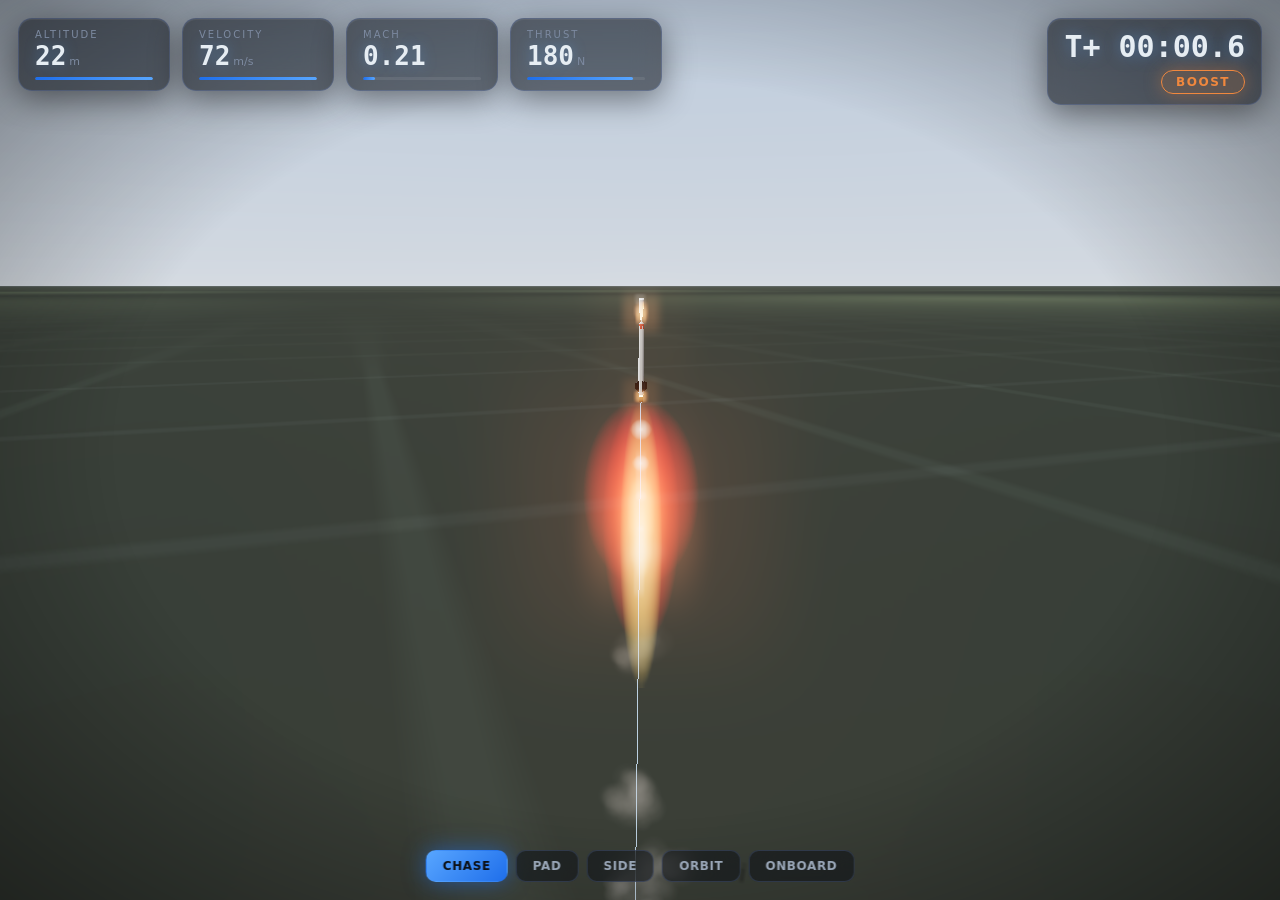
==== visualization/cinematic/index.html @ 0d285b17 "feat: wind modes, cinematic view, icon system + session backlog Wind (sim + Monte Carlo): - average " ====
<!DOCTYPE html>
<html lang="en">
<head>
<meta charset="utf-8">
<title>K2 Cinematic View</title>
<style>
  html, body { margin:0; padding:0; width:100%; height:100%; overflow:hidden;
               background:#05070d; font-family:'Segoe UI', system-ui, sans-serif;
               user-select:none; }
  #scene { position:absolute; inset:0; }

  /* ── Glass HUD cards ─────────────────────────────────────────── */
  .hud { position:absolute; color:#e6edf3; pointer-events:none; z-index:10; }
  .card {
    background:rgba(13,17,23,0.55);
    backdrop-filter: blur(14px) saturate(140%);
    -webkit-backdrop-filter: blur(14px) saturate(140%);
    border:1px solid rgba(120,160,255,0.18);
    border-radius:14px;
    box-shadow:0 8px 32px rgba(0,0,0,0.45), inset 0 1px 0 rgba(255,255,255,0.06);
    padding:10px 16px;
  }
  #telemetry { top:18px; left:18px; display:flex; gap:12px; }
  .metric { min-width:118px; }
  .metric .label { font-size:10px; letter-spacing:2px; color:#7d8aa0;
                   text-transform:uppercase; margin-bottom:2px; }
  .metric .value { font-size:26px; font-weight:650; font-variant-numeric:tabular-nums;
                   font-family:'Cascadia Code', Consolas, monospace; line-height:1.1;
                   text-shadow:0 0 14px rgba(88,166,255,0.35); }
  .metric .unit { font-size:11px; color:#7d8aa0; margin-left:3px; }
  .metric .bar { height:3px; border-radius:2px; background:rgba(255,255,255,0.08);
                 margin-top:6px; overflow:hidden; }
  .metric .bar > div { height:100%; width:0%; border-radius:2px;
                       background:linear-gradient(90deg,#1f6feb,#58a6ff);
                       transition:width 120ms linear; }

  #clockphase { top:18px; right:18px; text-align:right; }
  #met { font-size:30px; font-weight:700; font-family:'Cascadia Code', Consolas, monospace;
         font-variant-numeric:tabular-nums; text-shadow:0 0 16px rgba(88,166,255,0.4); }
  #phase { display:inline-block; margin-top:6px; padding:4px 14px; border-radius:999px;
           font-size:12px; font-weight:700; letter-spacing:1.5px; text-transform:uppercase;
           background:rgba(88,166,255,0.12); border:1px solid rgba(88,166,255,0.45);
           color:#58a6ff; box-shadow:0 0 18px rgba(88,166,255,0.25); }
  #phase.boost  { background:rgba(240,136,62,0.14); border-color:#f0883e; color:#f0883e;
                  box-shadow:0 0 18px rgba(240,136,62,0.35); }
  #phase.chute  { background:rgba(126,231,135,0.12); border-color:#7ee787; color:#7ee787;
                  box-shadow:0 0 18px rgba(126,231,135,0.3); }
  #phase.landed { background:rgba(63,185,80,0.15); border-color:#3fb950; color:#3fb950; }

  /* ── Camera buttons ─────────────────────────────────────────── */
  #cams { bottom:18px; left:50%; transform:translateX(-50%); display:flex; gap:8px;
          pointer-events:auto; }
  #cams button {
    background:rgba(13,17,23,0.55); backdrop-filter:blur(14px);
    -webkit-backdrop-filter:blur(14px);
    color:#9aa7b8; border:1px solid rgba(120,160,255,0.18); border-radius:10px;
    padding:8px 16px; font-size:12px; font-weight:600; letter-spacing:0.6px;
    cursor:pointer; transition:all 140ms ease; font-family:inherit; }
  #cams button:hover { color:#e6edf3; border-color:rgba(120,160,255,0.5); }
  #cams button.active { color:#0d1117; background:linear-gradient(135deg,#58a6ff,#1f6feb);
                        border-color:transparent; box-shadow:0 0 22px rgba(31,111,235,0.55); }

  #banner { top:50%; left:50%; transform:translate(-50%,-50%); font-size:42px;
            font-weight:800; letter-spacing:6px; color:#e6edf3; opacity:0;
            text-shadow:0 0 30px rgba(88,166,255,0.8); transition:opacity 400ms ease;
            pointer-events:none; }

  #vignette { position:absolute; inset:0; pointer-events:none; z-index:5;
              background:radial-gradient(ellipse at center,
                         transparent 58%, rgba(0,0,0,0.42) 100%); }
</style>
</head>
<body>
  <div id="scene"></div>
  <div id="vignette"></div>

  <div id="telemetry" class="hud">
    <div class="card metric"><div class="label">Altitude</div>
      <div><span class="value" id="v-alt">0</span><span class="unit">m</span></div>
      <div class="bar"><div id="b-alt"></div></div></div>
    <div class="card metric"><div class="label">Velocity</div>
      <div><span class="value" id="v-vel">0</span><span class="unit">m/s</span></div>
      <div class="bar"><div id="b-vel"></div></div></div>
    <div class="card metric"><div class="label">Mach</div>
      <div><span class="value" id="v-mach">0.00</span></div>
      <div class="bar"><div id="b-mach"></div></div></div>
    <div class="card metric"><div class="label">Thrust</div>
      <div><span class="value" id="v-thrust">0</span><span class="unit">N</span></div>
      <div class="bar"><div id="b-thrust"></div></div></div>
  </div>

  <div id="clockphase" class="hud card">
    <div id="met">T+ 00:00.0</div>
    <div><span id="phase">Pre-Launch</span></div>
  </div>

  <div id="cams" class="hud">
    <button data-cam="chase" class="active">CHASE</button>
    <button data-cam="pad">PAD</button>
    <button data-cam="side">SIDE</button>
    <button data-cam="orbit">ORBIT</button>
    <button data-cam="onboard">ONBOARD</button>
  </div>

  <div id="banner" class="hud"></div>

  <script src="qrc:///qtwebchannel/qwebchannel.js"></script>
  <script type="importmap">
  { "imports": {
      "three": "./vendor/three.module.js",
      "three/addons/": "./vendor/jsm/"
  } }
  </script>
  <script type="module" src="app.js"></script>
</body>
</html>
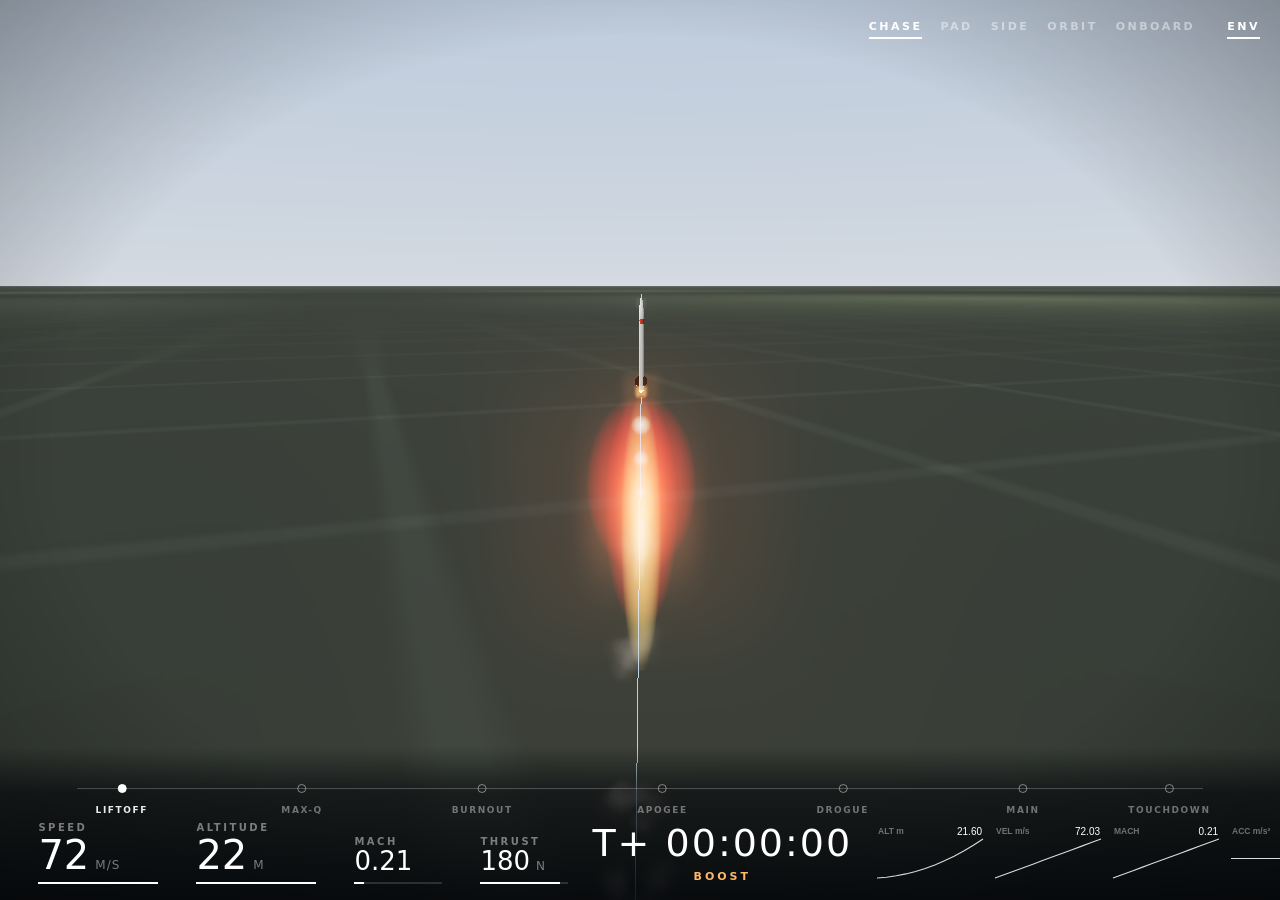
==== commit bd4f9f9b: "feat(cinematic): replay, flight envelope, SpaceX HUD, mini graphs - Flight recorder + replay: scrub," ====
--- a/visualization/cinematic/index.html
+++ b/visualization/cinematic/index.html
@@ -5,94 +5,115 @@
 <title>K2 Cinematic View</title>
 <style>
   html, body { margin:0; padding:0; width:100%; height:100%; overflow:hidden;
-               background:#05070d; font-family:'Segoe UI', system-ui, sans-serif;
-               user-select:none; }
+               background:#05070d;
+               font-family:'Bahnschrift','D-DIN','Segoe UI',system-ui,sans-serif;
+               user-select:none; touch-action:none; }
   #scene { position:absolute; inset:0; }
 
-  /* ── Glass HUD cards ─────────────────────────────────────────── */
-  .hud { position:absolute; color:#e6edf3; pointer-events:none; z-index:10; }
-  .card {
-    background:rgba(13,17,23,0.55);
-    backdrop-filter: blur(14px) saturate(140%);
-    -webkit-backdrop-filter: blur(14px) saturate(140%);
-    border:1px solid rgba(120,160,255,0.18);
-    border-radius:14px;
-    box-shadow:0 8px 32px rgba(0,0,0,0.45), inset 0 1px 0 rgba(255,255,255,0.06);
-    padding:10px 16px;
-  }
-  #telemetry { top:18px; left:18px; display:flex; gap:12px; }
-  .metric { min-width:118px; }
-  .metric .label { font-size:10px; letter-spacing:2px; color:#7d8aa0;
-                   text-transform:uppercase; margin-bottom:2px; }
-  .metric .value { font-size:26px; font-weight:650; font-variant-numeric:tabular-nums;
-                   font-family:'Cascadia Code', Consolas, monospace; line-height:1.1;
-                   text-shadow:0 0 14px rgba(88,166,255,0.35); }
-  .metric .unit { font-size:11px; color:#7d8aa0; margin-left:3px; }
-  .metric .bar { height:3px; border-radius:2px; background:rgba(255,255,255,0.08);
-                 margin-top:6px; overflow:hidden; }
-  .metric .bar > div { height:100%; width:0%; border-radius:2px;
-                       background:linear-gradient(90deg,#1f6feb,#58a6ff);
-                       transition:width 120ms linear; }
+  .hud { position:absolute; color:#fff; pointer-events:none; z-index:10; }
 
-  #clockphase { top:18px; right:18px; text-align:right; }
-  #met { font-size:30px; font-weight:700; font-family:'Cascadia Code', Consolas, monospace;
-         font-variant-numeric:tabular-nums; text-shadow:0 0 16px rgba(88,166,255,0.4); }
-  #phase { display:inline-block; margin-top:6px; padding:4px 14px; border-radius:999px;
-           font-size:12px; font-weight:700; letter-spacing:1.5px; text-transform:uppercase;
-           background:rgba(88,166,255,0.12); border:1px solid rgba(88,166,255,0.45);
-           color:#58a6ff; box-shadow:0 0 18px rgba(88,166,255,0.25); }
-  #phase.boost  { background:rgba(240,136,62,0.14); border-color:#f0883e; color:#f0883e;
-                  box-shadow:0 0 18px rgba(240,136,62,0.35); }
-  #phase.chute  { background:rgba(126,231,135,0.12); border-color:#7ee787; color:#7ee787;
-                  box-shadow:0 0 18px rgba(126,231,135,0.3); }
-  #phase.landed { background:rgba(63,185,80,0.15); border-color:#3fb950; color:#3fb950; }
+  /* ── Camera switcher (top-right, minimal) ───────────────────── */
+  #cams { top:16px; right:20px; display:flex; gap:18px; pointer-events:auto; }
+  #cams button {
+    background:none; border:none; padding:4px 0; cursor:pointer;
+    color:rgba(255,255,255,0.45); font-family:inherit;
+    font-size:11px; font-weight:600; letter-spacing:2.5px;
+    border-bottom:2px solid transparent; transition:all 150ms ease; }
+  #cams button:hover  { color:rgba(255,255,255,0.85); }
+  #cams button.active { color:#fff; border-bottom-color:#fff; }
 
-  /* ── Camera buttons ─────────────────────────────────────────── */
-  #cams { bottom:18px; left:50%; transform:translateX(-50%); display:flex; gap:8px;
-          pointer-events:auto; }
-  #cams button {
-    background:rgba(13,17,23,0.55); backdrop-filter:blur(14px);
-    -webkit-backdrop-filter:blur(14px);
-    color:#9aa7b8; border:1px solid rgba(120,160,255,0.18); border-radius:10px;
-    padding:8px 16px; font-size:12px; font-weight:600; letter-spacing:0.6px;
-    cursor:pointer; transition:all 140ms ease; font-family:inherit; }
-  #cams button:hover { color:#e6edf3; border-color:rgba(120,160,255,0.5); }
-  #cams button.active { color:#0d1117; background:linear-gradient(135deg,#58a6ff,#1f6feb);
-                        border-color:transparent; box-shadow:0 0 22px rgba(31,111,235,0.55); }
-
-  #banner { top:50%; left:50%; transform:translate(-50%,-50%); font-size:42px;
-            font-weight:800; letter-spacing:6px; color:#e6edf3; opacity:0;
-            text-shadow:0 0 30px rgba(88,166,255,0.8); transition:opacity 400ms ease;
-            pointer-events:none; }
+  /* ── Event banner ───────────────────────────────────────────── */
+  #banner { top:42%; left:50%; transform:translate(-50%,-50%);
+            font-size:34px; font-weight:300; letter-spacing:14px;
+            color:#fff; opacity:0; transition:opacity 400ms ease;
+            text-transform:uppercase; pointer-events:none; }
 
   #vignette { position:absolute; inset:0; pointer-events:none; z-index:5;
               background:radial-gradient(ellipse at center,
-                         transparent 58%, rgba(0,0,0,0.42) 100%); }
+                         transparent 65%, rgba(0,0,0,0.32) 100%); }
+
+  /* ── Bottom assembly: timeline + telemetry bar ──────────────── */
+  #bottombar { left:0; right:0; bottom:0;
+               background:linear-gradient(to top, rgba(2,4,8,0.88) 0%,
+                          rgba(2,4,8,0.62) 70%, transparent 100%);
+               padding-top:34px; }
+
+  /* Mission timeline ribbon */
+  #timeline { position:relative; height:30px; margin:0 6%; }
+  #timeline .tl-line { position:absolute; top:7px; left:0; right:0; height:1px;
+                       background:rgba(255,255,255,0.22); }
+  .tl-node { position:absolute; top:0; transform:translateX(-50%);
+             text-align:center; }
+  .tl-node i { display:block; width:9px; height:9px; margin:3px auto 5px;
+               border-radius:50%; border:1.5px solid rgba(255,255,255,0.45);
+               background:transparent; box-sizing:border-box;
+               transition:all 250ms ease; }
+  .tl-node span { font-size:9px; font-weight:600; letter-spacing:1.6px;
+                  color:rgba(255,255,255,0.40); white-space:nowrap; }
+  .tl-node.done i { background:#fff; border-color:#fff; }
+  .tl-node.done span { color:rgba(255,255,255,0.92); }
+
+  /* Telemetry bar */
+  #bar { display:flex; align-items:center; justify-content:space-between;
+         padding:10px 3% 16px; gap:24px; }
+
+  #readouts { display:flex; align-items:flex-end; gap:38px; }
+  .ro { min-width:120px; }
+  .ro-label { font-size:10px; font-weight:600; letter-spacing:2.5px;
+              color:rgba(255,255,255,0.45); margin-bottom:1px; }
+  .ro-value { font-size:40px; font-weight:300; line-height:1.05; color:#fff;
+              font-variant-numeric:tabular-nums; }
+  .ro-unit  { font-size:12px; font-weight:400; letter-spacing:1px;
+              color:rgba(255,255,255,0.45); margin-left:6px; }
+  .ro.small .ro-value { font-size:26px; }
+  .ro.small { min-width:88px; }
+  .ro .bar { height:2px; margin-top:6px; background:rgba(255,255,255,0.14); }
+  .ro .bar > div { height:100%; width:0%; background:#fff;
+                   transition:width 120ms linear; }
+
+  #clockphase { text-align:center; flex:0 0 auto; }
+  #met { font-size:38px; font-weight:300; letter-spacing:2px;
+         font-variant-numeric:tabular-nums; color:#fff; }
+  #phase { margin-top:2px; font-size:11px; font-weight:600; letter-spacing:3px;
+           text-transform:uppercase; color:rgba(255,255,255,0.55); }
+  #phase.boost  { color:#ffb86b; }
+  #phase.chute  { color:#9fe8a8; }
+  #phase.landed { color:#7ee787; }
+
+  #graphs { display:flex; gap:10px; }
+  #graphs canvas { width:108px; height:54px; display:block; }
+
+  /* ── Replay controls ────────────────────────────────────────── */
+  #replay { display:none; align-items:center; gap:16px; margin:2px 6% 8px;
+            pointer-events:auto; }
+  #replay.visible { display:flex; }
+  #replay button {
+    background:none; border:none; padding:2px 0; cursor:pointer;
+    color:rgba(255,255,255,0.55); font-family:inherit;
+    font-size:11px; font-weight:600; letter-spacing:2px;
+    transition:color 150ms ease; white-space:nowrap; }
+  #replay button:hover { color:#fff; }
+  #rp-speeds { display:flex; gap:10px; }
+  #rp-speeds button.active { color:#fff; border-bottom:1.5px solid #fff; }
+  #rp-time { font-size:11px; font-weight:400; letter-spacing:1px;
+             color:rgba(255,255,255,0.55); font-variant-numeric:tabular-nums;
+             white-space:nowrap; }
+  #rp-scrub { flex:1; height:16px; position:relative; cursor:pointer; }
+  #rp-scrub::before { content:''; position:absolute; left:0; right:0; top:7px;
+                      height:2px; background:rgba(255,255,255,0.18); }
+  #rp-fill { position:absolute; left:0; top:7px; height:2px; width:0%;
+             background:#fff; }
+  #rp-dot { position:absolute; top:3px; left:0%; width:10px; height:10px;
+            margin-left:-5px; border-radius:50%; background:#fff; }
+  #rp-live { color:rgba(255,255,255,0.55); }
+  #rp-live::before { content:''; display:inline-block; width:7px; height:7px;
+                     border-radius:50%; background:#f85149; margin-right:6px;
+                     vertical-align:1px; }
 </style>
 </head>
 <body>
   <div id="scene"></div>
   <div id="vignette"></div>
-
-  <div id="telemetry" class="hud">
-    <div class="card metric"><div class="label">Altitude</div>
-      <div><span class="value" id="v-alt">0</span><span class="unit">m</span></div>
-      <div class="bar"><div id="b-alt"></div></div></div>
-    <div class="card metric"><div class="label">Velocity</div>
-      <div><span class="value" id="v-vel">0</span><span class="unit">m/s</span></div>
-      <div class="bar"><div id="b-vel"></div></div></div>
-    <div class="card metric"><div class="label">Mach</div>
-      <div><span class="value" id="v-mach">0.00</span></div>
-      <div class="bar"><div id="b-mach"></div></div></div>
-    <div class="card metric"><div class="label">Thrust</div>
-      <div><span class="value" id="v-thrust">0</span><span class="unit">N</span></div>
-      <div class="bar"><div id="b-thrust"></div></div></div>
-  </div>
-
-  <div id="clockphase" class="hud card">
-    <div id="met">T+ 00:00.0</div>
-    <div><span id="phase">Pre-Launch</span></div>
-  </div>
 
   <div id="cams" class="hud">
     <button data-cam="chase" class="active">CHASE</button>
@@ -100,9 +121,62 @@
     <button data-cam="side">SIDE</button>
     <button data-cam="orbit">ORBIT</button>
     <button data-cam="onboard">ONBOARD</button>
+    <button id="env-btn" class="active" style="margin-left:14px;">ENV</button>
   </div>
 
   <div id="banner" class="hud"></div>
+
+  <div id="bottombar" class="hud">
+    <div id="replay">
+      <button id="rp-play">&#9654; REPLAY</button>
+      <div id="rp-scrub"><div id="rp-fill"></div><div id="rp-dot"></div></div>
+      <span id="rp-time">00:00 / 00:00</span>
+      <div id="rp-speeds">
+        <button data-spd="0.5">0.5&times;</button>
+        <button data-spd="1" class="active">1&times;</button>
+        <button data-spd="2">2&times;</button>
+        <button data-spd="4">4&times;</button>
+      </div>
+      <button id="rp-live">LIVE</button>
+    </div>
+    <div id="timeline">
+      <div class="tl-line"></div>
+      <div class="tl-node" id="tl-LIFTOFF"   style="left:4%"><i></i><span>LIFTOFF</span></div>
+      <div class="tl-node" id="tl-MAX-Q"     style="left:20%"><i></i><span>MAX-Q</span></div>
+      <div class="tl-node" id="tl-BURNOUT"   style="left:36%"><i></i><span>BURNOUT</span></div>
+      <div class="tl-node" id="tl-APOGEE"    style="left:52%"><i></i><span>APOGEE</span></div>
+      <div class="tl-node" id="tl-DROGUE"    style="left:68%"><i></i><span>DROGUE</span></div>
+      <div class="tl-node" id="tl-MAIN"      style="left:84%"><i></i><span>MAIN</span></div>
+      <div class="tl-node" id="tl-TOUCHDOWN" style="left:97%"><i></i><span>TOUCHDOWN</span></div>
+    </div>
+    <div id="bar">
+      <div id="readouts">
+        <div class="ro"><div class="ro-label">SPEED</div>
+          <div class="ro-value"><span id="v-vel">0</span><span class="ro-unit">M/S</span></div>
+          <div class="bar"><div id="b-vel"></div></div></div>
+        <div class="ro"><div class="ro-label">ALTITUDE</div>
+          <div class="ro-value"><span id="v-alt">0</span><span class="ro-unit">M</span></div>
+          <div class="bar"><div id="b-alt"></div></div></div>
+        <div class="ro small"><div class="ro-label">MACH</div>
+          <div class="ro-value"><span id="v-mach">0.00</span></div>
+          <div class="bar"><div id="b-mach"></div></div></div>
+        <div class="ro small"><div class="ro-label">THRUST</div>
+          <div class="ro-value"><span id="v-thrust">0</span><span class="ro-unit">N</span></div>
+          <div class="bar"><div id="b-thrust"></div></div></div>
+      </div>
+      <div id="clockphase">
+        <div id="met">T+ 00:00:00</div>
+        <div><span id="phase">Pre-Launch</span></div>
+      </div>
+      <div id="graphs">
+        <canvas id="g-alt"></canvas>
+        <canvas id="g-vel"></canvas>
+        <canvas id="g-mach"></canvas>
+        <canvas id="g-acc"></canvas>
+        <canvas id="g-q"></canvas>
+      </div>
+    </div>
+  </div>
 
   <script src="qrc:///qtwebchannel/qwebchannel.js"></script>
   <script type="importmap">
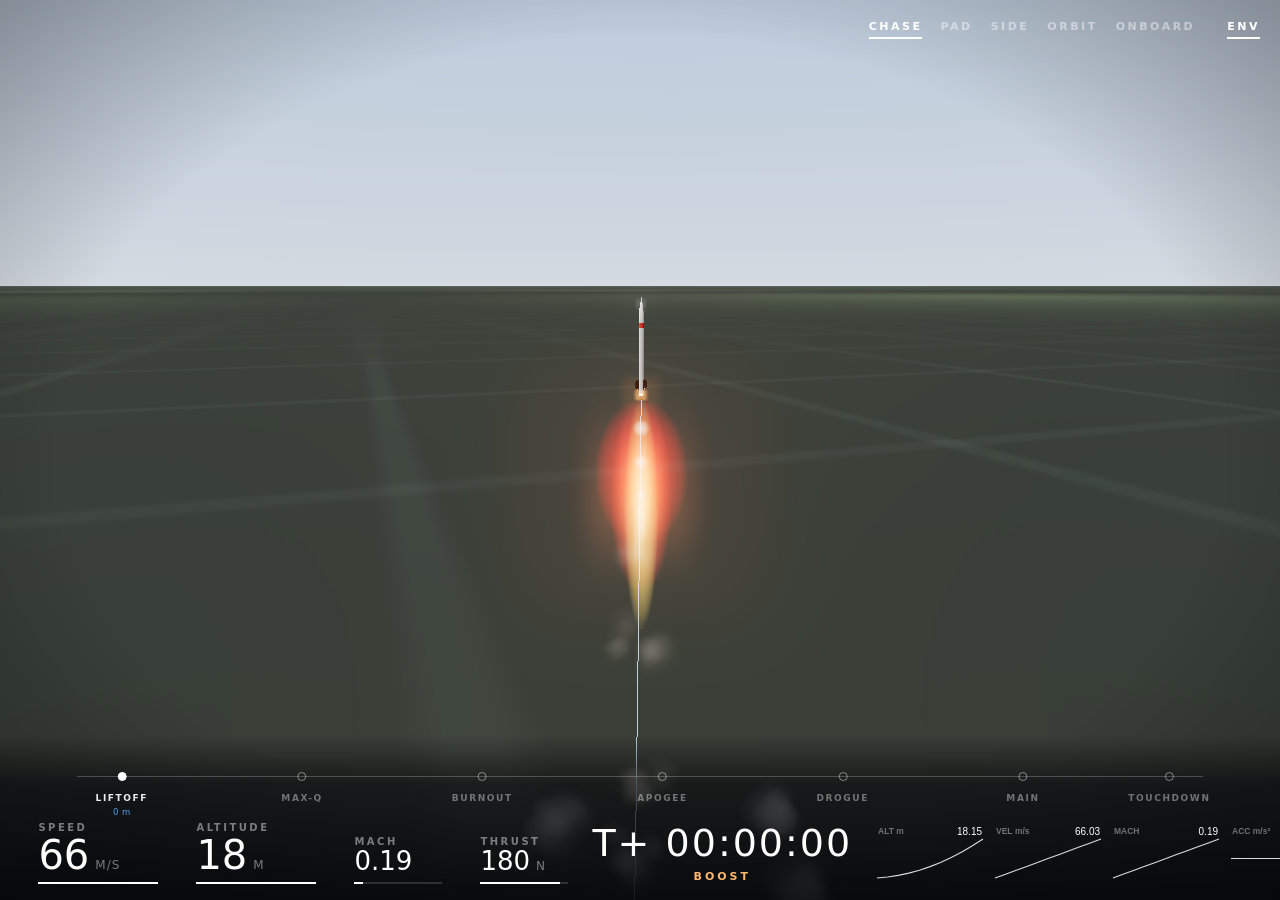
==== commit 334da743: "feat(visualiser): rename Cinematic to Advanced Visualiser + stage altitudes Renamed the 'Cinematic' " ====
--- a/visualization/cinematic/index.html
+++ b/visualization/cinematic/index.html
@@ -39,7 +39,7 @@
                padding-top:34px; }
 
   /* Mission timeline ribbon */
-  #timeline { position:relative; height:30px; margin:0 6%; }
+  #timeline { position:relative; height:42px; margin:0 6%; }
   #timeline .tl-line { position:absolute; top:7px; left:0; right:0; height:1px;
                        background:rgba(255,255,255,0.22); }
   .tl-node { position:absolute; top:0; transform:translateX(-50%);
@@ -52,6 +52,11 @@
                   color:rgba(255,255,255,0.40); white-space:nowrap; }
   .tl-node.done i { background:#fff; border-color:#fff; }
   .tl-node.done span { color:rgba(255,255,255,0.92); }
+  /* Altitude at which each stage fired (shown once the stage is reached) */
+  .tl-node b { display:block; margin-top:2px; font-size:8.5px; font-weight:500;
+               letter-spacing:0.4px; white-space:nowrap; color:transparent;
+               font-variant-numeric:tabular-nums; }
+  .tl-node.done b { color:rgba(88,166,255,0.95); }
 
   /* Telemetry bar */
   #bar { display:flex; align-items:center; justify-content:space-between;
@@ -141,13 +146,13 @@
     </div>
     <div id="timeline">
       <div class="tl-line"></div>
-      <div class="tl-node" id="tl-LIFTOFF"   style="left:4%"><i></i><span>LIFTOFF</span></div>
-      <div class="tl-node" id="tl-MAX-Q"     style="left:20%"><i></i><span>MAX-Q</span></div>
-      <div class="tl-node" id="tl-BURNOUT"   style="left:36%"><i></i><span>BURNOUT</span></div>
-      <div class="tl-node" id="tl-APOGEE"    style="left:52%"><i></i><span>APOGEE</span></div>
-      <div class="tl-node" id="tl-DROGUE"    style="left:68%"><i></i><span>DROGUE</span></div>
-      <div class="tl-node" id="tl-MAIN"      style="left:84%"><i></i><span>MAIN</span></div>
-      <div class="tl-node" id="tl-TOUCHDOWN" style="left:97%"><i></i><span>TOUCHDOWN</span></div>
+      <div class="tl-node" id="tl-LIFTOFF"   style="left:4%"><i></i><span>LIFTOFF</span><b></b></div>
+      <div class="tl-node" id="tl-MAX-Q"     style="left:20%"><i></i><span>MAX-Q</span><b></b></div>
+      <div class="tl-node" id="tl-BURNOUT"   style="left:36%"><i></i><span>BURNOUT</span><b></b></div>
+      <div class="tl-node" id="tl-APOGEE"    style="left:52%"><i></i><span>APOGEE</span><b></b></div>
+      <div class="tl-node" id="tl-DROGUE"    style="left:68%"><i></i><span>DROGUE</span><b></b></div>
+      <div class="tl-node" id="tl-MAIN"      style="left:84%"><i></i><span>MAIN</span><b></b></div>
+      <div class="tl-node" id="tl-TOUCHDOWN" style="left:97%"><i></i><span>TOUCHDOWN</span><b></b></div>
     </div>
     <div id="bar">
       <div id="readouts">
